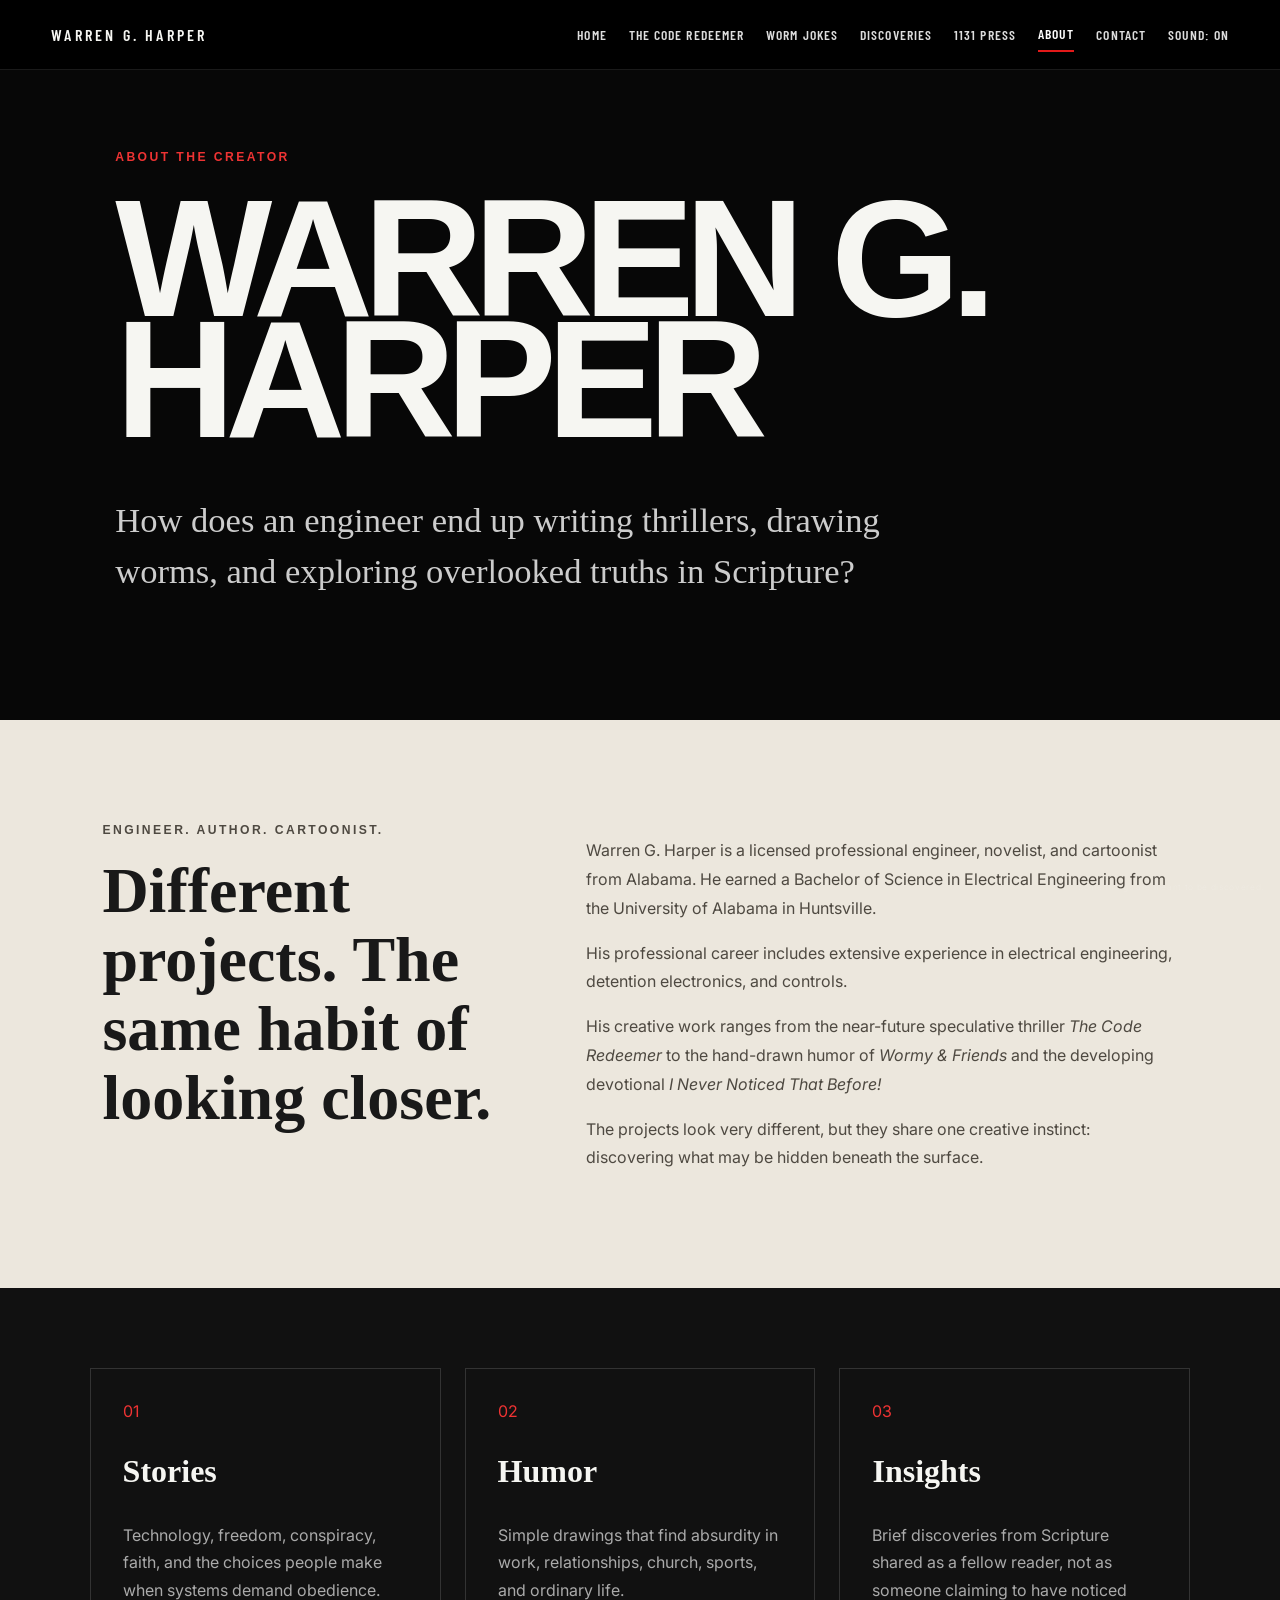
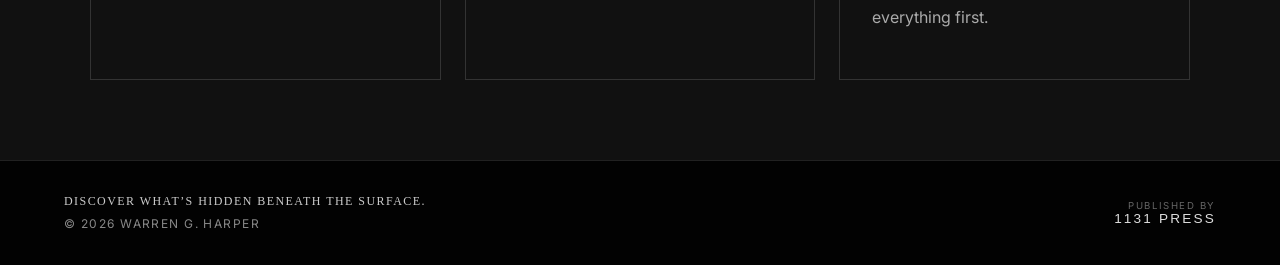
==== about.html @ 929655f3 "Add files via upload" ====
<!doctype html><html lang="en"><head>
<meta charset="utf-8">
<meta name="viewport" content="width=device-width, initial-scale=1, viewport-fit=cover">
<meta name="theme-color" content="#000000">
<meta name="description" content="About Warren G. Harper, professional engineer, novelist, cartoonist, and devotional writer.">
<title>About Warren | Warren G. Harper</title>
<link rel="stylesheet" href="styles.css">
</head>
<body class="about-body"><header class="site-header">
  <a class="site-name" href="index.html">WARREN G. HARPER</a>
  <button class="menu-toggle" type="button" aria-expanded="false" aria-controls="mainNav">Menu</button>
  <nav id="mainNav">
    <a href="index.html">Home</a>
    <a href="code.html">The Code Redeemer</a>
    <a href="wormy.html">Worm Jokes</a>
    <a href="discoveries.html">Discoveries</a>
    <a href="press.html">1131 Press</a>
    <a class="active" href="about.html">About</a>
    <a href="contact.html">Contact</a>
  <button id="globalSoundToggle" class="nav-button" type="button">Sound: On</button></nav>
</header>
<main><section class="about-hero-page"><p class="page-kicker red">ABOUT THE CREATOR</p><h1>Warren G.<br>Harper</h1>
<p class="about-lead">How does an engineer end up writing thrillers, drawing worms, and exploring overlooked truths in Scripture?</p></section>
<section class="about-story"><div><p class="page-kicker">ENGINEER. AUTHOR. CARTOONIST.</p><h2>Different projects. The same habit of looking closer.</h2></div>
<div><p>Warren G. Harper is a licensed professional engineer, novelist, and cartoonist from Alabama. He earned a Bachelor of Science in Electrical Engineering from the University of Alabama in Huntsville.</p>
<p>His professional career includes extensive experience in electrical engineering, detention electronics, and controls.</p>
<p>His creative work ranges from the near-future speculative thriller <em>The Code Redeemer</em> to the hand-drawn humor of <em>Wormy &amp; Friends</em> and the developing devotional <em>I Never Noticed That Before!</em></p>
<p>The projects look very different, but they share one creative instinct: discovering what may be hidden beneath the surface.</p></div></section>
<section class="about-three"><article><span>01</span><h3>Stories</h3><p>Technology, freedom, conspiracy, faith, and the choices people make when systems demand obedience.</p></article>
<article><span>02</span><h3>Humor</h3><p>Simple drawings that find absurdity in work, relationships, church, sports, and ordinary life.</p></article>
<article><span>03</span><h3>Insights</h3><p>Brief discoveries from Scripture shared as a fellow reader, not as someone claiming to have noticed everything first.</p></article></section></main><footer class="global-footer">
  <div>
    <strong>Discover what’s hidden beneath the surface.</strong>
    <span>© <span class="current-year">2026</span> Warren G. Harper</span>
  </div>
  <a class="press-footer" href="press.html"><span>Published by</span><strong>1131 PRESS</strong></a>
</footer>
<script>
document.querySelectorAll('.current-year').forEach(el => el.textContent = new Date().getFullYear());
const menu = document.querySelector('.menu-toggle');
const nav = document.getElementById('mainNav');
if (menu && nav) menu.addEventListener('click', () => {
  const open = nav.classList.toggle('open');
  menu.setAttribute('aria-expanded', String(open));
});
</script>
<div id="easterModal" class="easter-modal" hidden>
  <div class="easter-card">
    <button id="closeEaster" class="close-easter" type="button" aria-label="Close">×</button>
    <div id="easterContent"></div>
  </div>
</div>
<div id="luciWhisper" class="luci-whisper" aria-hidden="true">WHO IS THIS?<br>ARE YOU ONLINE?</div>
<button id="finalDiscovery" class="final-discovery" type="button">Some things are meant to be discovered.</button>

<!-- Some things are meant to be discovered. -->
<script src="easter-eggs.js"></script>
<script>
const gst=document.getElementById("globalSoundToggle");
let siteSound=localStorage.getItem("projectLaunchSound")!=="off";
if(gst){
  gst.textContent=`Sound: ${siteSound?"On":"Off"}`;
  gst.addEventListener("click",()=>{
    siteSound=!siteSound;
    localStorage.setItem("projectLaunchSound",siteSound?"on":"off");
    gst.textContent=`Sound: ${siteSound?"On":"Off"}`;
  });
}
</script>
</body></html>
---- styles.css ----
@import url('https://fonts.googleapis.com/css2?family=Barlow+Condensed:wght@500;600;700&family=Inter:wght@400;500;600&family=Special+Elite&display=swap');

:root{
  --black:#000;
  --near-black:#050505;
  --panel:#0c0c0d;
  --white:#f6f6f2;
  --muted:#a7a7a7;
  --red:#e31919;
  --red-deep:#740000;
  --blue:#194e82;
  --cream:#f2ead8;
  --gold:#c49a51;
}
*{box-sizing:border-box}
html{scroll-behavior:smooth}
body{
  margin:0;
  background:var(--black);
  color:var(--white);
  font-family:Inter,Arial,sans-serif;
}
a{color:inherit}
button{font:inherit}
.site-header{
  position:fixed;
  z-index:40;
  top:0;left:0;right:0;
  min-height:70px;
  padding:0 clamp(18px,4vw,60px);
  display:flex;
  align-items:center;
  justify-content:space-between;
  gap:28px;
  background:rgba(0,0,0,.9);
  border-bottom:1px solid rgba(255,255,255,.1);
  backdrop-filter:blur(12px);
}
.site-name{
  text-decoration:none;
  font-family:"Barlow Condensed",Arial,sans-serif;
  font-weight:600;
  letter-spacing:.2em;
  white-space:nowrap;
}
nav{display:flex;align-items:center;gap:22px}
nav a,.nav-button{
  border:0;
  background:none;
  padding:8px 0;
  text-decoration:none;
  color:#ddd;
  font-family:"Barlow Condensed",Arial,sans-serif;
  font-weight:600;
  font-size:.85rem;
  letter-spacing:.08em;
  text-transform:uppercase;
  cursor:pointer;
}
nav a:hover,.nav-button:hover,.active{color:white}
nav .active{border-bottom:2px solid var(--red)}
.menu-toggle{display:none;background:none;border:1px solid #444;color:white;padding:8px 11px}
.home-hero{
  min-height:100svh;
  position:relative;
  display:grid;
  place-items:center;
  overflow:hidden;
  background:#000;
}
.cover-echo{
  position:absolute;
  inset:-5%;
  background:
    linear-gradient(rgba(0,0,0,.55),rgba(0,0,0,.78)),
    url("assets/code-cover.jpeg") center 48%/cover no-repeat;
  filter:saturate(.75) contrast(1.18);
  opacity:.58;
  transform:scale(1.04);
}
.cover-echo:after{
  content:"";
  position:absolute;inset:0;
  background:radial-gradient(circle at center,transparent 0 12%,rgba(0,0,0,.15) 30%,#000 78%);
}
.hero-inner{
  position:relative;
  z-index:2;
  width:min(980px,88vw);
  text-align:center;
  padding-top:70px;
}
.eyebrow{
  color:var(--red);
  font-family:"Barlow Condensed",Arial,sans-serif;
  font-size:.82rem;
  font-weight:700;
  letter-spacing:.23em;
}
.hero-inner h1{
  margin:18px auto 12px;
  max-width:1000px;
  font-family:"Barlow Condensed",Arial,sans-serif;
  font-size:clamp(3.8rem,8.5vw,8.7rem);
  line-height:.88;
  letter-spacing:-.025em;
  text-transform:uppercase;
  text-shadow:0 3px 30px #000;
}
.hero-sub{color:#d2d2d2;letter-spacing:.17em;text-transform:uppercase}
.primary-link,.secondary-link{
  display:inline-block;
  margin-top:24px;
  padding:15px 25px;
  border:1px solid var(--red);
  text-decoration:none;
  font-family:"Barlow Condensed",Arial,sans-serif;
  font-weight:700;
  letter-spacing:.14em;
  text-transform:uppercase;
}
.primary-link:hover{background:var(--red)}
.choice-section{padding:110px min(6vw,90px);background:#050505}
.choice-section>.eyebrow{max-width:1180px;margin:0 auto 20px}
.choice-list{max-width:1180px;margin:auto;border-top:1px solid #272727}
.choice{
  min-height:190px;
  display:grid;
  grid-template-columns:80px 1fr auto;
  gap:28px;
  align-items:center;
  padding:35px 10px;
  border-bottom:1px solid #272727;
  text-decoration:none;
  transition:.25s ease;
}
.choice:hover{padding-left:25px;background:#0c0c0c}
.choice-number{color:#5d5d5d;font-family:"Barlow Condensed";letter-spacing:.15em}
.choice h2{
  margin:0 0 8px;
  font-family:"Barlow Condensed";
  font-size:clamp(2.2rem,5vw,4.5rem);
  text-transform:uppercase;
}
.choice p{margin:0;color:#aaa}
.choice-arrow{font-family:"Barlow Condensed";text-transform:uppercase;letter-spacing:.12em}
.code-choice h2,.code-choice .choice-arrow{color:#fff}
.wormy-choice h2,.wormy-choice .choice-arrow{color:#73a7d3}
.insights-choice h2,.insights-choice .choice-arrow{color:#d6b46e}
.home-about{padding:120px min(7vw,100px);background:#111}
.home-about h2{max-width:950px;font-family:"Barlow Condensed";font-size:clamp(2.5rem,6vw,5rem);line-height:1}
.secondary-link{border-color:#555}
footer{
  padding:24px min(4vw,60px);
  display:flex;justify-content:space-between;gap:20px;
  border-top:1px solid #222;color:#777;
  font-size:.75rem;text-transform:uppercase;letter-spacing:.12em;
}

/* Intro */
.intro{
  position:fixed;inset:0;z-index:100;
  background:#000;color:#fff;
  overflow:hidden;
  transition:opacity .9s ease,visibility .9s;
}
.intro.hidden{opacity:0;visibility:hidden;pointer-events:none}
.skip-intro{
  position:absolute;z-index:130;right:max(18px,env(safe-area-inset-right));top:max(18px,env(safe-area-inset-top));
  background:none;border:0;color:#aaa;letter-spacing:.12em;text-transform:uppercase;cursor:pointer;
}
.entry-choice{
  position:absolute;inset:0;z-index:125;
  display:grid;place-content:center;text-align:center;padding:25px;background:#000;
}
.entry-choice.off{display:none}
.entry-choice p{color:var(--red);letter-spacing:.25em;font-size:.75rem}
.entry-choice h1{font-family:"Barlow Condensed";font-size:clamp(3rem,10vw,7rem);text-transform:uppercase;margin:10px 0 26px}
.entry-buttons{display:flex;justify-content:center;gap:18px;flex-wrap:wrap}
.outline-button,.text-button{
  color:white;cursor:pointer;text-transform:uppercase;letter-spacing:.1em;padding:14px 22px
}
.outline-button{background:none;border:1px solid var(--red)}
.text-button{background:none;border:0}
.entry-choice small{display:block;max-width:470px;margin:22px auto 0;color:#666;line-height:1.5}
.intro-scene{
  position:absolute;inset:0;
  display:grid;place-items:center;
  opacity:0;visibility:hidden;
  transition:opacity .8s ease,visibility .8s;
}
.intro-scene.on{opacity:1;visibility:visible}
.terminal-copy{
  width:min(780px,84vw);
  color:#ddd;
  font-family:"Special Elite","Courier New",monospace;
  font-size:clamp(1.4rem,4vw,3.7rem);
  letter-spacing:.05em;
}
#terminalAnswer{opacity:0;margin-top:10vh}
#terminalAnswer.show{opacity:1}
.cursor{animation:blink .75s infinite}
@keyframes blink{50%{opacity:0}}
.code-scene{
  background:
    radial-gradient(circle at center,rgba(255,20,20,.42),transparent 25%),
    linear-gradient(180deg,#180000,#000 65%);
}
.circuit-field{
  position:absolute;inset:0;
  background:url("assets/code-cover.jpeg") center/cover no-repeat;
  opacity:.58;filter:contrast(1.35) saturate(1.2);
}
.circuit-field:after{content:"";position:absolute;inset:0;background:linear-gradient(rgba(0,0,0,.3),rgba(0,0,0,.5))}
.code-title{
  position:relative;z-index:2;text-align:center;
  font-family:"Barlow Condensed";text-transform:uppercase;
  filter:drop-shadow(0 0 35px rgba(255,0,0,.8));
  transform:scale(.86);opacity:0;
}
.code-scene.on .code-title{animation:titleHit 3.2s ease forwards}
.code-title span{display:block;font-size:clamp(3.2rem,10vw,9rem);font-weight:600;line-height:.9}
.code-title strong{display:block;font-size:clamp(4.2rem,14vw,13rem);line-height:.78}
@keyframes titleHit{
  0%{opacity:0;transform:scale(.75)}
  12%{opacity:1;transform:scale(1.035)}
  20%,85%{opacity:1;transform:scale(1)}
  100%{opacity:0;transform:scale(1.025)}
}
.wormy-scene{background:#f3ead7;color:#174d7a}
.paper-card{
  width:min(820px,88vw);max-height:88vh;
  padding:28px;background:#fffdf7;
  box-shadow:0 25px 80px rgba(0,0,0,.22);
  text-align:center;transform:rotate(-.5deg);
}
.paper-card h2{
  font-family:"Special Elite","Courier New",monospace;
  font-size:clamp(2.4rem,7vw,6rem);margin:5px 0 15px;
}
.paper-card img{
  width:100%;max-height:58vh;object-fit:contain;
  filter:contrast(1.06) saturate(.95);
}
.intro-label{font-family:"Barlow Condensed";letter-spacing:.2em;font-weight:700}
.wormy-scene.on .paper-card{animation:happyJiggle 3.4s ease both}
@keyframes happyJiggle{
  0%{opacity:0;transform:translateY(55px) rotate(-2deg)}
  18%{opacity:1;transform:translateY(0) rotate(.8deg)}
  28%{transform:rotate(-.5deg)}
  82%{opacity:1}
  100%{opacity:0;transform:translateY(-12px) rotate(-.5deg)}
}
.insights-scene{
  background:
    radial-gradient(circle at center,rgba(191,143,64,.2),transparent 30%),
    linear-gradient(145deg,#24180c,#050403 70%);
  text-align:center;
}
.insights-glow{
  position:absolute;width:40vmin;height:40vmin;border:1px solid rgba(205,168,97,.38);
  border-radius:50%;box-shadow:0 0 90px rgba(198,153,69,.13);
}
.insights-scene h2{
  position:relative;margin:10px 0;
  font-family:Georgia,serif;font-size:clamp(3.5rem,10vw,9rem);line-height:.85;
  color:#e3cc9c;font-weight:400;
}
.insights-scene .intro-label{position:relative;color:#b79251}
@media(max-width:930px){
  nav{
    display:none;position:absolute;top:69px;left:0;right:0;
    flex-direction:column;align-items:stretch;padding:18px 24px;background:#050505
  }
  nav.open{display:flex}
  .menu-toggle{display:block}
  .choice{grid-template-columns:45px 1fr}
  .choice-arrow{grid-column:2}
}
@media(max-width:600px){
  .hero-inner h1{font-size:clamp(3.4rem,17vw,6rem)}
  .choice{min-height:170px;padding:28px 0}
  .choice h2{font-size:2.5rem}
  footer{flex-direction:column}
}
@media(prefers-reduced-motion:reduce){
  *{animation-duration:.01ms!important;animation-iteration-count:1!important;transition-duration:.01ms!important}
}


/* Version 0.2 — slower cinematic pacing */
.terminal-scene{
  background:
    radial-gradient(circle at 50% 45%,rgba(15,32,43,.22),transparent 38%),
    #000;
}
.terminal-copy{
  text-shadow:0 0 14px rgba(185,228,255,.18);
}
#terminalQuestion{
  opacity:0;
  animation:terminalQuestionIn 9.2s ease forwards;
}
.terminal-scene.on #terminalQuestion{
  animation:terminalQuestionIn 9.2s ease forwards;
}
@keyframes terminalQuestionIn{
  0%,10%{opacity:0;transform:translateY(4px)}
  18%,80%{opacity:1;transform:translateY(0)}
  100%{opacity:.75}
}
#terminalAnswer{
  transition:opacity 1.2s ease;
}
.code-scene.on .code-title{
  animation:titleHitV2 10.6s cubic-bezier(.2,.8,.2,1) forwards;
}
@keyframes titleHitV2{
  0%{opacity:0;transform:scale(.64);filter:blur(15px)}
  8%{opacity:1;transform:scale(1.06);filter:blur(0)}
  14%{transform:scale(1)}
  82%{opacity:1;transform:scale(1)}
  100%{opacity:0;transform:scale(1.025);filter:blur(3px)}
}
.code-scene.on .circuit-field{
  animation:circuitAwaken 10.6s ease forwards;
}
@keyframes circuitAwaken{
  0%{opacity:0;transform:scale(1.08)}
  18%{opacity:.3}
  55%,85%{opacity:.72;transform:scale(1)}
  100%{opacity:0}
}
.wormy-scene.on .paper-card{
  animation:happyJiggleV2 9.6s ease both;
}
@keyframes happyJiggleV2{
  0%{opacity:0;transform:translateY(85px) rotate(-2.5deg) scale(.94)}
  14%{opacity:1;transform:translateY(-5px) rotate(1deg) scale(1.015)}
  20%{transform:translateY(0) rotate(-.5deg) scale(1)}
  82%{opacity:1;transform:rotate(-.5deg)}
  100%{opacity:0;transform:translateY(-18px) rotate(-.7deg)}
}
.insights-scene.on h2,
.insights-scene.on .intro-label,
.insights-scene.on .insights-glow{
  animation:insightsRise 10.5s ease forwards;
}
@keyframes insightsRise{
  0%{opacity:0;transform:translateY(18px) scale(.98)}
  18%,82%{opacity:1;transform:translateY(0) scale(1)}
  100%{opacity:0;transform:translateY(-8px) scale(1.01)}
}

/* Version 0.3 terminal and Wormy refinements */
.system-prompt{
  margin:0 0 1rem;
  color:#7ea0b7;
  opacity:0;
  font-size:.55em;
  letter-spacing:.08em;
  transition:opacity .45s ease;
}
.system-prompt.show{opacity:1}
.second-prompt{margin-top:8vh}
#terminalQuestion,#terminalAnswer{
  min-height:1.35em;
  white-space:pre-wrap;
}
#terminalQuestion{
  opacity:1!important;
  animation:none!important;
}
#terminalAnswer{
  opacity:1;
  margin-top:0;
  transition:none;
}
.wormy-scene.on .paper-card{
  animation:wormyCleanEntrance 6.8s cubic-bezier(.22,.8,.24,1) forwards;
}
@keyframes wormyCleanEntrance{
  0%{opacity:0;transform:translateY(50px) rotate(-1deg) scale(.97)}
  18%{opacity:1;transform:translateY(-4px) rotate(.45deg) scale(1.01)}
  26%,82%{opacity:1;transform:translateY(0) rotate(-.35deg) scale(1)}
  100%{opacity:0;transform:translateY(-10px) rotate(-.35deg) scale(1)}
}

/* Version 0.4 corrections */
#terminalQuestion{white-space:pre-line;line-height:1.45}
.hard-glitch{
  animation:terminalFailure .75s steps(2,end) forwards!important;
}
@keyframes terminalFailure{
  0%{filter:none;transform:none;background:#000}
  12%{filter:invert(1);transform:translateX(8px)}
  24%{filter:contrast(3);transform:translateX(-12px) skewX(3deg)}
  39%{filter:invert(1) hue-rotate(100deg);transform:translateY(5px)}
  54%{filter:none;transform:translateX(14px)}
  72%{filter:brightness(3);transform:translateX(-6px)}
  100%{filter:brightness(0);transform:none}
}
.code-scene{
  background:#000!important;
}
.code-scene .circuit-field{
  inset:0;
  background:
    linear-gradient(rgba(0,0,0,.08),rgba(0,0,0,.12)),
    url("assets/code-cover-v2.png") center/contain no-repeat!important;
  opacity:0;
  filter:none!important;
}
.code-scene .code-title{
  display:none;
}
.code-scene.on .circuit-field{
  animation:coverRevealV4 7.1s cubic-bezier(.2,.75,.2,1) forwards!important;
}
@keyframes coverRevealV4{
  0%{opacity:0;transform:scale(.91);filter:brightness(.2) blur(8px)}
  12%{opacity:1;transform:scale(1.025);filter:brightness(1.5) blur(0)}
  22%,78%{opacity:1;transform:scale(1);filter:brightness(1)}
  100%{opacity:0;transform:scale(1.015);filter:brightness(.4)}
}
.worm-jokes-label{
  margin:-8px 0 15px;
  color:#194e82;
  font-family:"Special Elite","Courier New",monospace;
  font-size:clamp(.8rem,2vw,1.1rem);
  letter-spacing:.19em;
}
.wormy-scene.on .paper-card{
  animation:wormyNoGlitchV4 5.25s cubic-bezier(.2,.85,.25,1) forwards!important;
}
@keyframes wormyNoGlitchV4{
  0%{opacity:0;transform:translateY(60px) rotate(-1.2deg) scale(.96)}
  15%{opacity:1;transform:translateY(-7px) rotate(.5deg) scale(1.01)}
  24%,82%{opacity:1;transform:translateY(0) rotate(-.25deg) scale(1)}
  100%{opacity:0;transform:translateY(-16px) rotate(-.25deg) scale(1)}
}
.insights-scene:after{
  content:"";
  position:absolute;
  width:min(560px,70vw);
  height:1px;
  background:linear-gradient(90deg,transparent,#d8b46a,transparent);
  transform:scaleX(0);
}
.insights-scene.on:after{
  animation:goldLineV4 4.7s ease forwards;
}
.insights-scene.on h2{
  animation:insightsV4 4.7s ease forwards!important;
}
.insights-scene.on .intro-label{
  animation:insightsV4 4.7s .15s ease forwards!important;
}
.insights-scene.on .insights-glow{
  animation:insightsGlowV4 4.7s ease forwards!important;
}
@keyframes goldLineV4{
  0%{opacity:0;transform:scaleX(0)}
  28%,72%{opacity:1;transform:scaleX(1)}
  100%{opacity:0;transform:scaleX(.7)}
}
@keyframes insightsV4{
  0%{opacity:0;transform:translateY(15px);letter-spacing:.04em}
  24%,74%{opacity:1;transform:translateY(0);letter-spacing:normal}
  100%{opacity:0;transform:translateY(-8px)}
}
@keyframes insightsGlowV4{
  0%{opacity:0;transform:scale(.8)}
  35%,70%{opacity:1;transform:scale(1)}
  100%{opacity:0;transform:scale(1.08)}
}


/* Version 0.5 — refined homepage */
.home-vignette{
  position:absolute;
  inset:0;
  background:
    linear-gradient(180deg,rgba(0,0,0,.12),rgba(0,0,0,.42)),
    radial-gradient(circle at center,transparent 0 18%,rgba(0,0,0,.34) 48%,#000 92%);
  pointer-events:none;
}
.hero-inner{
  max-width:1080px;
}
.hero-inner h1{
  max-width:1050px;
  font-size:clamp(3.8rem,8vw,8.2rem);
}
.choice-section{
  padding-top:100px;
}
.choice-intro{
  max-width:1180px;
  margin:0 auto 30px;
  display:flex;
  align-items:end;
  justify-content:space-between;
  gap:30px;
}
.choice-intro p:last-child{
  margin:0;
  color:#777;
}
.choice{
  grid-template-columns:75px 1fr auto;
  min-height:205px;
  padding-left:0;
  padding-right:0;
}
.choice-copy{
  max-width:790px;
}
.choice-kicker{
  margin:0 0 9px!important;
  font-family:"Barlow Condensed",Arial,sans-serif;
  font-size:.72rem!important;
  font-weight:700;
  letter-spacing:.18em;
  text-transform:uppercase;
}
.code-choice .choice-kicker{color:#d64646}
.wormy-choice .choice-kicker{color:#73a7d3}
.insights-choice .choice-kicker{color:#d6b46e}
.choice h2{
  margin-bottom:7px;
}
.worm-jokes-home{
  margin:0 0 9px!important;
  color:#73a7d3!important;
  font-family:"Special Elite","Courier New",monospace;
  font-size:clamp(1.05rem,2vw,1.4rem)!important;
  letter-spacing:.14em;
  text-transform:uppercase;
}
.home-about{
  display:grid;
  grid-template-columns:.8fr 1.2fr;
  gap:80px;
  align-items:start;
}
.home-about h2{
  margin:0;
}
.home-about > div:last-child p{
  margin-top:0;
  max-width:720px;
  color:#b8b8b8;
  font-size:1.12rem;
  line-height:1.75;
}
.home-actions{
  display:grid;
  grid-template-columns:repeat(4,1fr);
  border-top:1px solid #202020;
  border-bottom:1px solid #202020;
  background:#050505;
}
.home-actions a,
.home-actions button{
  min-height:88px;
  display:grid;
  place-items:center;
  padding:18px;
  border:0;
  border-right:1px solid #202020;
  background:none;
  color:#d6d6d6;
  text-decoration:none;
  text-transform:uppercase;
  letter-spacing:.11em;
  font-family:"Barlow Condensed",Arial,sans-serif;
  font-weight:600;
  cursor:pointer;
}
.home-actions > *:last-child{
  border-right:0;
}
.home-actions a:hover,
.home-actions button:hover{
  background:#101010;
  color:white;
}
@media(max-width:850px){
  .choice-intro{
    display:block;
  }
  .choice-intro p:last-child{
    margin-top:8px;
  }
  .home-about{
    grid-template-columns:1fr;
    gap:30px;
  }
  .home-actions{
    grid-template-columns:1fr 1fr;
  }
  .home-actions > *{
    border-bottom:1px solid #202020;
  }
}
@media(max-width:560px){
  .choice{
    grid-template-columns:42px 1fr;
  }
  .choice-arrow{
    grid-column:2;
  }
  .home-actions{
    grid-template-columns:1fr;
  }
  .home-actions a,
  .home-actions button{
    border-right:0;
  }
}

/* PROJECT LAUNCH 1.0 */
body{overflow-x:hidden}.page-kicker{margin:0 0 14px;font-family:Arial,sans-serif;font-weight:700;font-size:.76rem;letter-spacing:.2em;text-transform:uppercase}.page-kicker.red,.red{color:#e33}.page-kicker.gold,.gold{color:#d1ab65}.page-kicker.blue,.blue{color:#286ca5}
.global-footer{min-height:105px;padding:25px clamp(20px,5vw,75px);display:flex;align-items:center;justify-content:space-between;gap:30px;border-top:1px solid rgba(255,255,255,.12);background:#020202;color:#888}.global-footer>div{display:flex;flex-direction:column;gap:7px}.global-footer strong{color:#ccc;font-family:Georgia,serif;font-weight:400}.press-footer{display:flex;flex-direction:column;align-items:flex-end;text-decoration:none;text-transform:uppercase;letter-spacing:.13em}.press-footer span{font-size:.6rem;color:#666}.press-footer strong{font-family:Arial,sans-serif;font-size:.85rem;letter-spacing:.16em;color:#ddd}
.choice-intro-strong{display:block!important;text-align:center;margin-bottom:55px!important}.choice-command{margin:0!important;color:#fff!important;font-family:Arial,sans-serif;font-size:clamp(2.25rem,5vw,4.8rem);font-weight:700;line-height:1;text-transform:uppercase}.choice-intro-strong p:last-child{margin-top:15px!important;font-size:1.05rem}.home-actions{grid-template-columns:repeat(5,1fr)!important}
.code-body{background:#000}.code-hero-page{position:relative;min-height:100vh;padding:125px clamp(22px,6vw,90px) 80px;display:grid;align-items:center;overflow:hidden}.code-circuit-bg{position:absolute;inset:0;background:url("assets/code-cover-v2.png") center/cover no-repeat;opacity:.13;filter:blur(2px) saturate(.7)}.code-circuit-bg:after{content:"";position:absolute;inset:0;background:radial-gradient(circle at 28% 48%,transparent,#000 54%),linear-gradient(90deg,#000 0,transparent 50%,#000 100%)}.code-page-grid{position:relative;z-index:1;max-width:1180px;margin:auto;display:grid;grid-template-columns:.72fr 1.28fr;gap:clamp(45px,7vw,100px);align-items:center}.code-cover-figure{margin:0}.code-cover-figure img{display:block;width:100%;max-height:72vh;object-fit:contain;filter:drop-shadow(0 0 42px rgba(218,0,0,.35))}.code-main-copy h1{font-family:Arial,sans-serif;font-size:clamp(4rem,9vw,9rem);line-height:.76;margin:15px 0 30px;text-transform:uppercase;letter-spacing:-.055em}.code-main-copy>p{max-width:720px;color:#c8c8c8;line-height:1.75}.code-promise{font-family:Georgia,serif;font-size:clamp(1.35rem,2.5vw,2rem);line-height:1.35!important;color:white!important}.status-panel{display:flex;flex-wrap:wrap;gap:9px;margin:28px 0}.status-panel span{padding:8px 11px;border:1px solid #552121;color:#ddd;font-size:.72rem;text-transform:uppercase;letter-spacing:.08em}.page-button{display:inline-block;padding:14px 21px;text-decoration:none;text-transform:uppercase;letter-spacing:.1em;font-weight:700}.red-button{background:#d51616;color:white}
.code-details,.about-story,.devotional-description,.why-1131{padding:100px clamp(22px,8vw,120px);display:grid;grid-template-columns:.8fr 1.2fr;gap:clamp(40px,7vw,100px)}.code-details{background:#0b0b0b}.code-details h2,.about-story h2,.devotional-description h2,.why-1131 h2{font-family:Georgia,serif;font-size:clamp(2.3rem,5vw,4.5rem);line-height:1.08;margin:0}.code-details p,.about-story p,.devotional-description p,.why-1131 p{color:#bbb;line-height:1.8}.next-door{padding:55px clamp(22px,8vw,120px);display:flex;justify-content:space-between;align-items:center;gap:30px}.next-door p{margin:0;color:#999}.next-door a{text-decoration:none;text-transform:uppercase;letter-spacing:.1em;font-weight:700}.dark-next{background:#151515}
.wormy-body{background:#f6e8b7;color:#164d78}.wormy-body .site-header{background:rgba(255,248,220,.94);border-bottom:2px solid #164d78}.wormy-body .site-name,.wormy-body nav a{color:#164d78}.wormy-body nav .active{border-color:#f08d2d}.wormy-world{min-height:100vh;background:radial-gradient(circle at 20% 5%,rgba(255,255,255,.65),transparent 25%),linear-gradient(rgba(23,78,121,.045) 1px,transparent 1px),#f6e8b7;background-size:auto,100% 30px,auto}.marquee-lights{position:fixed;inset:0;z-index:80;pointer-events:none}.marquee-lights i{position:absolute;width:12px;height:12px;border-radius:50%;transform:translate(-50%,-50%);background:#c9a04c;border:1px solid rgba(120,70,15,.35);opacity:.28;animation:bulbWave 4.8s linear infinite}@keyframes bulbWave{0%,12%{background:#fff5aa;opacity:1;box-shadow:0 0 14px 5px rgba(255,192,40,.85)}18%,100%{background:#c99a3b;opacity:.28;box-shadow:none}}
.wormy-hero-page{min-height:86vh;padding:130px 25px 80px;display:grid;place-content:center;text-align:center;position:relative;overflow:hidden}.sun-doodle{position:absolute;right:8vw;top:125px;font-size:7rem;color:#f0a123;transform:rotate(12deg)}.wormy-small{margin:0;color:#286ca5;font-family:"Courier New",monospace;font-weight:700;letter-spacing:.18em;text-transform:uppercase}.wormy-hero-page h1{font-family:"Courier New",monospace;font-size:clamp(3.4rem,9vw,8rem);line-height:.84;margin:15px 0 5px;letter-spacing:-.08em}.worm-jokes-title{font-family:"Courier New",monospace;font-size:clamp(1.5rem,4vw,3rem);letter-spacing:.18em;margin:10px 0;color:#e06f24}.wormy-lead{font-family:Georgia,serif;font-style:italic;font-size:clamp(1.3rem,3vw,2.1rem)}.wormy-page-button{justify-self:center;margin-top:24px;padding:13px 20px;border:3px solid #164d78;background:white;color:#164d78;text-decoration:none;font-weight:700;box-shadow:6px 7px 0 rgba(22,77,120,.18);transform:rotate(-1deg)}.wormy-about{padding:90px clamp(25px,8vw,120px);display:grid;grid-template-columns:.8fr 1.2fr;gap:70px;background:#ccebf2;border-top:4px dashed #164d78;border-bottom:4px dashed #164d78}.wormy-about h2,.gallery-heading h2,.wormy-cast h2{font-family:"Courier New",monospace;font-size:clamp(2.2rem,5vw,4.2rem);line-height:1.05;margin:10px 0}.wormy-about p{font-size:1.08rem;line-height:1.8}.cartoon-gallery{padding:95px clamp(25px,6vw,90px)}.gallery-heading{max-width:850px;margin:0 auto 55px;text-align:center}.cartoon-grid{max-width:1180px;margin:auto;display:grid;grid-template-columns:1fr 1fr;gap:55px}.index-card{margin:0;padding:24px;background:#fff;border:2px solid #164d78;box-shadow:13px 15px 0 rgba(22,77,120,.18)}.index-card img{display:block;width:100%;max-height:540px;object-fit:contain}.index-card figcaption{text-align:center;margin-top:10px;font-family:Georgia,serif;font-style:italic}.rotate-left{transform:rotate(-.7deg)}.rotate-right{transform:rotate(.8deg)}.rotate-left-small{transform:rotate(-.35deg)}.rotate-right-small{transform:rotate(.45deg)}.wormy-cast{padding:90px clamp(25px,8vw,120px);text-align:center;background:#f7c96b}.cast-pills{display:flex;justify-content:center;flex-wrap:wrap;gap:12px;max-width:900px;margin:35px auto}.cast-pills span{padding:10px 16px;border:2px solid #164d78;border-radius:999px;background:#fff7d5;font-family:"Courier New",monospace;font-weight:700}.wormy-next{background:#164d78;color:white}.wormy-next a{color:white}.wormy-body .global-footer{background:#fff3c9;color:#52718b;border-color:#164d78}.wormy-body .global-footer strong,.wormy-body .press-footer strong{color:#164d78}
.insights-body{background:#171006;color:#eadbb9}.insights-hero-page{min-height:92vh;padding:140px 25px 85px;display:grid;place-content:center;text-align:center;position:relative;background:radial-gradient(circle at center,rgba(191,146,66,.17),transparent 31%),linear-gradient(145deg,#2a1d0d,#080604)}.insights-orbit{position:absolute;left:50%;top:50%;width:min(68vw,700px);height:min(68vw,700px);transform:translate(-50%,-50%);border:1px solid rgba(209,171,101,.24);border-radius:50%;box-shadow:0 0 90px rgba(209,171,101,.08)}.insights-hero-page>*:not(.insights-orbit){position:relative}.insights-hero-page h1{font-family:Georgia,serif;font-size:clamp(3.6rem,9vw,8.4rem);font-weight:400;line-height:.86;margin:15px 0}.devotional-subtitle{max-width:850px;margin:20px auto;font-family:Georgia,serif;font-size:clamp(1.2rem,2.3vw,1.75rem);line-height:1.45}.byline{font-weight:700;letter-spacing:.06em}.development-badge{justify-self:center;margin-top:18px;padding:8px 13px;border:1px solid #9c793c;text-transform:uppercase;letter-spacing:.12em;font-size:.72rem}.devotional-description{background:#f1eadb;color:#2f271e}.devotional-description p{color:#51463a}.devotional-promise{padding:100px 25px;text-align:center;background:#3b2916}.devotional-promise p{font-family:Georgia,serif;font-style:italic;font-size:clamp(2rem,5vw,4.4rem);margin:0}.insight-next{background:#211608}
.press-body{background:#f3f1ec;color:#191919}.press-body .site-header{background:rgba(248,247,244,.95)}.press-body .site-name,.press-body nav a{color:#202020}.press-body nav .active{border-color:#111}.press-hero{padding:150px 25px 105px;text-align:center;background:#0a0a0a;color:white}.press-mark{width:170px;height:170px;margin:0 auto 30px;border:2px solid #ccc;display:grid;place-content:center}.press-mark span{font-size:3rem;font-weight:800;line-height:.8}.press-mark strong{letter-spacing:.25em;font-size:.72rem;margin-top:14px}.press-hero>p:first-of-type{text-transform:uppercase;letter-spacing:.18em;color:#888}.press-hero h1{font-family:Georgia,serif;font-size:clamp(3rem,7vw,6.4rem);margin:20px 0}.press-mission{max-width:820px;margin:auto;color:#bbb;line-height:1.8}.press-catalog{padding:80px clamp(22px,6vw,85px);display:grid;grid-template-columns:repeat(3,1fr);gap:24px}.press-title-card{padding:35px;border:1px solid #c8c5bd;background:#fff;display:flex;flex-direction:column;min-height:590px}.press-title-card h2{font-family:Arial,sans-serif;font-size:clamp(2.5rem,4vw,4.1rem);line-height:.93;text-transform:uppercase;margin:10px 0}.press-title-card h3{font-family:Georgia,serif;font-weight:400;line-height:1.35;color:#555}.press-title-card p{line-height:1.75;color:#4d4d4d}.press-title-card strong{margin-top:auto;padding-top:20px}.press-title-card a{margin-top:20px;text-decoration:none;text-transform:uppercase;letter-spacing:.09em;font-weight:700}.code-card-press{border-top:6px solid #cf1717}.worm-card-press{border-top:6px solid #286ca5}.insight-card-press{border-top:6px solid #bf9141}.why-1131{background:#dedbd3}.why-1131 p{color:#444}.press-body .global-footer{background:#111}
.about-body,.contact-body{background:#070707}.about-hero-page,.contact-page{min-height:75vh;padding:150px clamp(25px,9vw,135px) 90px;display:grid;align-content:center}.about-hero-page h1,.contact-page h1{font-family:Arial,sans-serif;font-size:clamp(5rem,13vw,12rem);line-height:.73;margin:20px 0;text-transform:uppercase;letter-spacing:-.06em}.about-lead,.contact-lead{max-width:820px;font-family:Georgia,serif;font-size:clamp(1.35rem,2.7vw,2.2rem);line-height:1.45;color:#ccc}.about-story{background:#ece7dd;color:#191919}.about-story p{color:#4e4941}.about-three{padding:80px clamp(25px,7vw,100px);display:grid;grid-template-columns:repeat(3,1fr);gap:24px;background:#111}.about-three article{padding:32px;border:1px solid #333}.about-three span{color:#e33}.about-three h3{font-family:Georgia,serif;font-size:2rem}.about-three p{color:#aaa;line-height:1.7}.contact-card{max-width:740px;margin-top:35px;padding:30px;border:1px solid #383838;background:#101010;color:#aaa;line-height:1.7}.contact-card code{display:inline-block;margin-top:10px;padding:10px 12px;background:#000;color:#fff;font-size:1rem}
@media(max-width:900px){.home-actions{grid-template-columns:1fr 1fr!important}.code-page-grid,.code-details,.wormy-about,.devotional-description,.about-story,.why-1131{grid-template-columns:1fr}.code-cover-figure img{max-height:58vh}.press-catalog{grid-template-columns:1fr}.press-title-card{min-height:auto}.about-three{grid-template-columns:1fr}}
@media(max-width:650px){.global-footer{align-items:flex-start;flex-direction:column}.press-footer{align-items:flex-start}.home-actions{grid-template-columns:1fr!important}.cartoon-grid{grid-template-columns:1fr;gap:35px}.sun-doodle{font-size:4rem;right:4vw}.marquee-lights i{width:9px;height:9px}.next-door{align-items:flex-start;flex-direction:column}}

/* Project Launch 1.1 */
.world-label{margin:0 0 8px!important;color:#d2d2d2!important;font-family:Georgia,serif;font-style:italic;font-size:1.05rem!important}
.discoveries-hero-page{min-height:92vh;padding:140px 25px 85px;display:grid;place-content:center;text-align:center;position:relative;background:radial-gradient(circle at center,rgba(191,146,66,.18),transparent 32%),linear-gradient(145deg,#2a1d0d,#080604);color:#eadbb9}
.discoveries-orbit{position:absolute;left:50%;top:50%;width:min(68vw,700px);height:min(68vw,700px);transform:translate(-50%,-50%);border:1px solid rgba(209,171,101,.24);border-radius:50%;box-shadow:0 0 90px rgba(209,171,101,.08)}
.discoveries-hero-page>*:not(.discoveries-orbit){position:relative}
.discoveries-hero-page h1{font-family:Georgia,serif;font-size:clamp(3.5rem,9vw,8.2rem);font-weight:400;line-height:.87;margin:15px 0 18px}
.things-tagline{margin:0 auto 23px;font-family:Georgia,serif;font-size:clamp(1.25rem,2.4vw,1.9rem);font-style:italic;color:#d7bd86}
.sharing-line{margin:0 auto 8px;font-size:clamp(1.2rem,2.2vw,1.65rem);font-weight:700}.engineer-line{margin:0 auto 18px;font-family:Georgia,serif;font-style:italic;color:#b9995e}
.discoveries-description{padding:100px clamp(22px,8vw,120px);display:grid;grid-template-columns:.8fr 1.2fr;gap:clamp(40px,7vw,100px);background:#f1eadb;color:#2f271e}
.discoveries-description h2{font-family:Georgia,serif;font-size:clamp(2.3rem,5vw,4.5rem);line-height:1.08;margin:0}.discoveries-description p{color:#51463a;line-height:1.8}
.closing-discovery{margin-top:30px;font-size:1.18rem}.scripture-toggle-section,.hex-section{padding:70px 25px;display:grid;place-items:center;background:#2f2112}
.scripture-toggle{border:0;background:none;color:#ddc28f;font-family:Georgia,serif;font-size:clamp(2rem,5vw,4rem);cursor:pointer}.hex-section{background:#181006}.hex-section code{color:#7f6c4b;letter-spacing:.16em;font-size:.8rem}
.wormy-about{border-top:0!important;border-bottom:0!important}.worm-secret-section{min-height:240px;padding:60px 25px 95px;display:grid;place-items:center;background:#e8d39a}
.worm-hole{width:92px;height:28px;border:0;border-radius:50%;background:radial-gradient(ellipse at center,#2c1a0a 0 30%,#61401d 55%,rgba(97,64,29,0) 72%);filter:drop-shadow(0 6px 5px rgba(0,0,0,.25));cursor:pointer;transition:.3s ease}.worm-hole:hover{transform:scale(1.08)}.worm-hole.found{opacity:.25;transform:scale(.72)}
.worm-secret{margin-top:25px;width:min(760px,88vw);opacity:0;transform:translateY(20px) scale(.97);transition:.55s ease}.worm-secret.show{opacity:1;transform:none}.worm-secret img{display:block;width:100%;background:white;padding:18px;box-shadow:12px 14px 0 rgba(22,77,120,.16)}
.different-square{position:absolute;width:10px;height:10px;right:7.5vw;margin-top:-26px;border:0;background:#541717;opacity:.58;cursor:pointer}.hidden-code{position:absolute;left:3vw;margin-top:-40px;border:0;background:none;color:#211010;font-family:"Courier New",monospace;font-size:.58rem;letter-spacing:.08em;cursor:pointer}
.easter-modal[hidden]{display:none}.easter-modal{position:fixed;inset:0;z-index:500;display:grid;place-items:center;padding:20px;background:rgba(0,0,0,.76);opacity:0;transition:.25s ease}.easter-modal.show{opacity:1}.easter-card{position:relative;width:min(560px,92vw);padding:38px;background:#0b0b0b;color:#eee;border:1px solid #333;box-shadow:0 20px 80px rgba(0,0,0,.55)}.easter-card h2{font-family:Georgia,serif;font-size:2rem;margin:0 0 15px}.easter-card p{color:#aaa;line-height:1.7}.egg-kicker{color:#d33!important;font-family:"Courier New",monospace;letter-spacing:.14em}.close-easter{position:absolute;right:12px;top:8px;border:0;background:none;color:#888;font-size:1.8rem;cursor:pointer}
.luci-whisper{position:fixed;left:22px;bottom:26px;z-index:120;color:#6b1717;font-family:"Courier New",monospace;font-size:.68rem;line-height:1.5;letter-spacing:.08em;opacity:0;pointer-events:none;transition:opacity .8s ease}.luci-whisper.appear{opacity:.6}
.final-discovery{position:fixed;right:10px;bottom:7px;z-index:110;border:0;background:none;color:rgba(255,255,255,.12);font-size:.52rem;letter-spacing:.08em;cursor:pointer}.wormy-body .final-discovery,.press-body .final-discovery{color:rgba(0,0,0,.16)}
@media(max-width:900px){.discoveries-description{grid-template-columns:1fr}}

/* Project Launch 1.2 launch polish */
.contact-email{
  display:inline-block;
  margin-top:12px;
  color:#fff;
  font-size:clamp(1.1rem,2vw,1.35rem);
  text-decoration:none;
  border-bottom:1px solid #666;
  padding-bottom:4px;
  overflow-wrap:anywhere;
}
.contact-email:hover{border-color:#e33}
.press-mark{
  width:190px!important;
  height:190px!important;
}
.press-mark span,
.press-mark strong{
  display:block!important;
  font-family:Arial,sans-serif!important;
  font-weight:800!important;
  text-align:center!important;
  line-height:.9!important;
}
.press-mark span{
  font-size:3.35rem!important;
  letter-spacing:.02em!important;
}
.press-mark strong{
  margin-top:12px!important;
  font-size:2.15rem!important;
  letter-spacing:.08em!important;
}
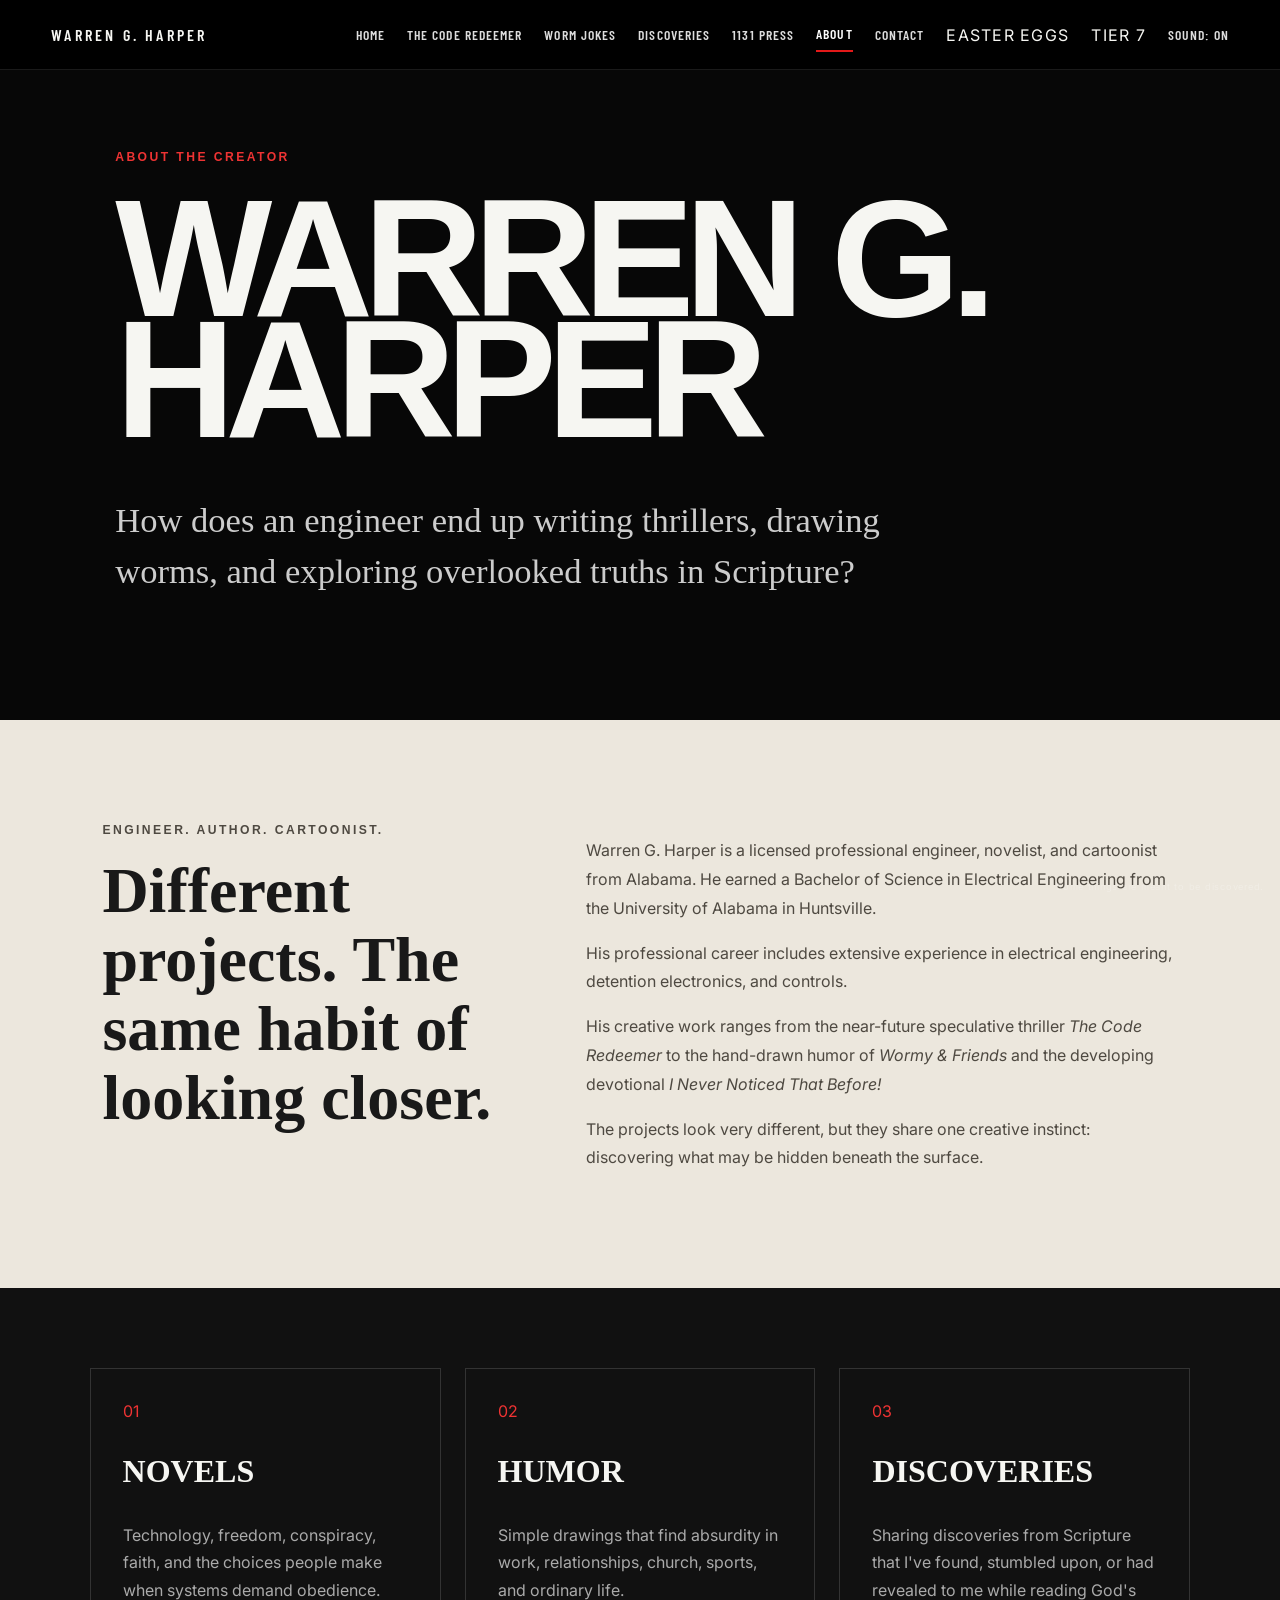
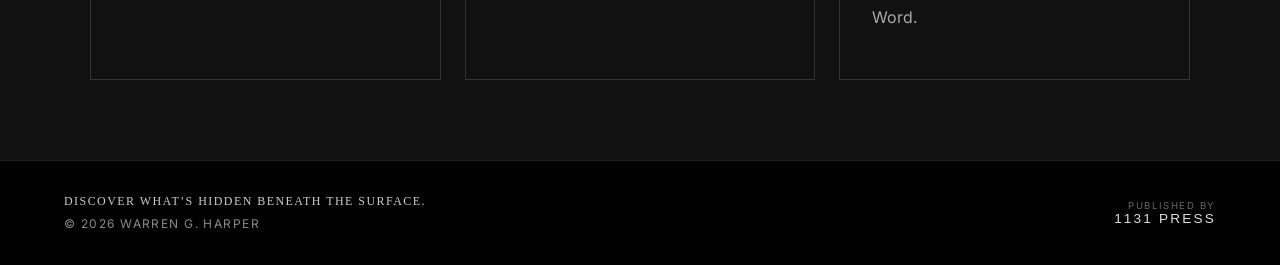
==== commit 33e2308b: "Add files via upload" ====
--- a/about.html
+++ b/about.html
@@ -16,7 +16,7 @@
     <a href="discoveries.html">Discoveries</a>
     <a href="press.html">1131 Press</a>
     <a class="active" href="about.html">About</a>
-    <a href="contact.html">Contact</a>
+    <a href="contact.html">Contact</a><button id="eggTrackerButton" class="egg-nav-link" type="button">EASTER EGGS</button><button id="tier7Link" class="tier7-link" type="button">TIER 7</button>
   <button id="globalSoundToggle" class="nav-button" type="button">Sound: On</button></nav>
 </header>
 <main><section class="about-hero-page"><p class="page-kicker red">ABOUT THE CREATOR</p><h1>Warren G.<br>Harper</h1>
@@ -26,9 +26,9 @@
 <p>His professional career includes extensive experience in electrical engineering, detention electronics, and controls.</p>
 <p>His creative work ranges from the near-future speculative thriller <em>The Code Redeemer</em> to the hand-drawn humor of <em>Wormy &amp; Friends</em> and the developing devotional <em>I Never Noticed That Before!</em></p>
 <p>The projects look very different, but they share one creative instinct: discovering what may be hidden beneath the surface.</p></div></section>
-<section class="about-three"><article><span>01</span><h3>Stories</h3><p>Technology, freedom, conspiracy, faith, and the choices people make when systems demand obedience.</p></article>
-<article><span>02</span><h3>Humor</h3><p>Simple drawings that find absurdity in work, relationships, church, sports, and ordinary life.</p></article>
-<article><span>03</span><h3>Insights</h3><p>Brief discoveries from Scripture shared as a fellow reader, not as someone claiming to have noticed everything first.</p></article></section></main><footer class="global-footer">
+<section class="about-three"><article><span>01</span><h3>NOVELS</h3><p>Technology, freedom, conspiracy, faith, and the choices people make when systems demand obedience.</p></article>
+<article><span>02</span><h3>HUMOR</h3><p>Simple drawings that find absurdity in work, relationships, church, sports, and ordinary life.</p></article>
+<article><span>03</span><h3>DISCOVERIES</h3><p>Sharing discoveries from Scripture that I've found, stumbled upon, or had revealed to me while reading God's Word.</p></article></section></main><footer class="global-footer">
   <div>
     <strong>Discover what’s hidden beneath the surface.</strong>
     <span>© <span class="current-year">2026</span> Warren G. Harper</span>
@@ -44,6 +44,23 @@
   menu.setAttribute('aria-expanded', String(open));
 });
 </script>
+
+<div id="eggTracker" class="egg-tracker" hidden>
+  <div class="egg-tracker-card">
+    <button id="closeEggTracker" class="close-egg-tracker" type="button" aria-label="Close">×</button>
+    <p class="egg-tracker-kicker">EASTER EGGS</p>
+    <h2>Hidden Things Found</h2>
+    <div class="egg-progress-group"><div class="egg-progress-label"><span>THE CODE REDEEMER</span><span class="egg-count" data-count="code">No discoveries yet</span></div><div class="egg-progress"><i data-bar="code"></i></div></div>
+    <div class="egg-progress-group"><div class="egg-progress-label"><span>WORM JOKES</span><span class="egg-count" data-count="worm">No discoveries yet</span></div><div class="egg-progress"><i data-bar="worm"></i></div></div>
+    <div class="egg-progress-group"><div class="egg-progress-label"><span>DISCOVERIES</span><span class="egg-count" data-count="scripture">No discoveries yet</span></div><div class="egg-progress"><i data-bar="scripture"></i></div></div>
+  </div>
+</div>
+<div id="completionMessage" class="completion-message" hidden>
+  <strong>You found them all!</strong>
+  <span>Every hidden item in this section has been discovered.</span>
+</div>
+<div id="confettiLayer" class="confetti-layer" aria-hidden="true"></div>
+
 <div id="easterModal" class="easter-modal" hidden>
   <div class="easter-card">
     <button id="closeEaster" class="close-easter" type="button" aria-label="Close">×</button>
--- a/styles.css
+++ b/styles.css
@@ -688,3 +688,143 @@
   font-size:2.15rem!important;
   letter-spacing:.08em!important;
 }
+
+/* Project Launch 1.3 */
+.hidden-code{color:#5a2b2b!important;font-size:.67rem!important;opacity:.78!important}
+.different-square{width:12px!important;height:12px!important;background:#7b2323!important;opacity:.82!important;box-shadow:0 0 0 1px rgba(255,255,255,.06)}
+.final-discovery{color:rgba(255,255,255,.25)!important;font-size:.58rem!important}.wormy-body .final-discovery,.press-body .final-discovery{color:rgba(0,0,0,.28)!important}
+.luci-whisper{z-index:999!important;opacity:0!important;color:#a12525!important;font-size:.75rem!important;text-shadow:0 0 8px rgba(170,25,25,.3)}.luci-whisper.appear{opacity:.82!important}
+.tier7-link{border:0;background:none;color:inherit;cursor:pointer;font:inherit;text-transform:uppercase;letter-spacing:.08em;padding:0}.tier7-link:hover{opacity:.7}
+.code-easter-zone{padding:55px clamp(22px,8vw,120px);background:#050505;display:flex;align-items:center;justify-content:space-between;gap:40px;border-top:1px solid #1e1e1e;border-bottom:1px solid #1e1e1e}
+.vale-cross{border:0;background:none;color:#aeb4b9;font-family:Georgia,serif;font-size:2.2rem;text-shadow:0 0 10px rgba(220,230,235,.18);cursor:pointer;opacity:.45;transition:.25s ease}.vale-cross:hover{opacity:.95;transform:scale(1.08)}
+.hidden-terminal-shell{width:min(420px,68vw);display:grid;grid-template-columns:1fr;gap:8px}.hidden-terminal-shell label{font-family:"Courier New",monospace;color:#2b3a2f;font-size:.55rem;text-transform:uppercase;letter-spacing:.14em}
+.hidden-terminal-shell input{width:100%;box-sizing:border-box;border:1px solid #172219;background:#020503;color:#6fa77c;padding:10px 12px;font-family:"Courier New",monospace;outline:none;opacity:.55;transition:.25s ease}.hidden-terminal-shell input:focus{opacity:1;border-color:#395c42}.terminal-response{min-height:16px;color:#78a97f;font-family:"Courier New",monospace;font-size:.72rem;letter-spacing:.12em}
+.hex-egg{border:0;background:none;padding:0;cursor:pointer}.hex-egg code{color:#7f6c4b;letter-spacing:.16em;font-size:.8rem}
+.easter-hint{margin:0;padding:35px 22px;text-align:center;background:#0f0a04;color:#5f513b;font-family:Georgia,serif;font-style:italic;font-size:.82rem;cursor:pointer}
+.egg-footer-button,#eggTrackerButton{border:0;background:none;color:inherit;cursor:pointer;font:inherit;text-transform:uppercase;letter-spacing:.09em}.egg-footer-button{color:#555;font-size:.66rem}
+.egg-tracker[hidden]{display:none}.egg-tracker{position:fixed;inset:0;z-index:700;display:grid;place-items:center;padding:20px;background:rgba(0,0,0,.78)}
+.egg-tracker-card{position:relative;width:min(620px,92vw);padding:38px;background:#0c0c0c;color:#eee;border:1px solid #333;box-shadow:0 25px 90px rgba(0,0,0,.6)}.egg-tracker-card h2{margin:4px 0 30px;font-family:Georgia,serif;font-size:2rem;font-weight:400}.egg-tracker-kicker{margin:0;color:#b92727;font-family:"Courier New",monospace;letter-spacing:.18em;font-size:.7rem}
+.close-egg-tracker{position:absolute;right:12px;top:8px;border:0;background:none;color:#888;font-size:1.8rem;cursor:pointer}.egg-progress-group{margin:24px 0}.egg-progress-label{display:flex;justify-content:space-between;gap:15px;margin-bottom:8px;color:#aaa;font-size:.72rem;text-transform:uppercase;letter-spacing:.08em}.egg-progress{height:9px;background:#1d1d1d;border:1px solid #292929;overflow:hidden}.egg-progress i{display:block;height:100%;width:0;background:#9e2222;transition:width .6s ease}
+.completion-message[hidden]{display:none}.completion-message{position:fixed;left:50%;top:50%;z-index:950;transform:translate(-50%,-50%) scale(.94);width:min(500px,88vw);padding:36px;text-align:center;background:#080808;color:white;border:1px solid #444;box-shadow:0 25px 90px rgba(0,0,0,.75);opacity:0;transition:.3s ease}.completion-message.show{opacity:1;transform:translate(-50%,-50%) scale(1)}.completion-message strong{display:block;font-family:Georgia,serif;font-size:2.2rem;margin-bottom:12px}.completion-message span{color:#aaa;line-height:1.5}
+.confetti-layer{position:fixed;inset:0;z-index:900;pointer-events:none;overflow:hidden}.confetti-layer i{position:absolute;top:-30px;color:#fff;font-style:normal;animation:confettiFall linear forwards}.confetti-layer i:nth-child(3n){color:#d22}.confetti-layer i:nth-child(3n+1){color:#d6b14b}.confetti-layer i:nth-child(3n+2){color:#6591b6}@keyframes confettiFall{to{transform:translate(var(--drift),110vh) rotate(720deg);opacity:.2}}
+@media(max-width:700px){.code-easter-zone{flex-direction:column;align-items:flex-start}.hidden-terminal-shell{width:100%}.egg-progress-label{font-size:.62rem}}
+
+
+/* Project Launch 1.3.1 fixes */
+.egg-nav-link{
+  border:0!important;
+  background:none!important;
+  color:inherit!important;
+  cursor:pointer!important;
+  font:inherit!important;
+  text-transform:uppercase!important;
+  letter-spacing:.08em!important;
+  padding:0!important;
+}
+.egg-nav-link:hover{opacity:.7}
+
+.hidden-code{
+  position:absolute!important;
+  left:4vw!important;
+  margin-top:-44px!important;
+  color:#8b4646!important;
+  font-size:.74rem!important;
+  opacity:.92!important;
+  text-shadow:0 0 8px rgba(140,45,45,.18)!important;
+}
+.different-square{
+  background:#8f3030!important;
+  opacity:.9!important;
+}
+
+.hidden-terminal-shell label{
+  color:#58705d!important;
+  font-size:.64rem!important;
+  opacity:.95!important;
+}
+.terminal-prompt-row{
+  display:flex;
+  align-items:center;
+  gap:9px;
+  width:100%;
+  border:1px solid #28422e;
+  background:#030705;
+  padding:9px 11px;
+  box-sizing:border-box;
+  opacity:.82;
+  transition:.25s ease;
+}
+.terminal-prompt-row:focus-within{
+  opacity:1;
+  border-color:#487353;
+  box-shadow:0 0 12px rgba(60,110,75,.12);
+}
+.terminal-prompt-row span{
+  flex:0 0 auto;
+  font-family:"Courier New",monospace;
+  color:#6d9876;
+  font-size:.78rem;
+}
+.terminal-prompt-row input{
+  flex:1;
+  min-width:80px;
+  border:0!important;
+  background:transparent!important;
+  padding:0!important;
+  color:#8fbd98!important;
+  opacity:1!important;
+  outline:none!important;
+  font-family:"Courier New",monospace!important;
+}
+
+/* Dedicated LUCI whisper panel: visible enough to notice, never overlays page copy */
+.luci-whisper{
+  position:fixed!important;
+  left:18px!important;
+  bottom:18px!important;
+  z-index:1200!important;
+  min-width:190px!important;
+  padding:13px 15px!important;
+  background:rgba(5,0,0,.92)!important;
+  border:1px solid rgba(157,31,31,.7)!important;
+  box-shadow:0 8px 26px rgba(0,0,0,.45),0 0 16px rgba(120,18,18,.12)!important;
+  color:#c43a3a!important;
+  font-family:"Courier New",monospace!important;
+  font-size:.78rem!important;
+  line-height:1.55!important;
+  letter-spacing:.08em!important;
+  opacity:0!important;
+  pointer-events:none!important;
+  cursor:pointer!important;
+  transform:translateY(8px)!important;
+  transition:opacity .35s ease,transform .35s ease!important;
+}
+.luci-whisper.appear{
+  opacity:.94!important;
+  pointer-events:auto!important;
+  transform:translateY(0)!important;
+  animation:luciFlicker 1.35s steps(2,end) infinite;
+}
+.luci-whisper.acknowledged{
+  border-color:#c44!important;
+  box-shadow:0 0 22px rgba(160,30,30,.25)!important;
+}
+@keyframes luciFlicker{
+  0%,91%,100%{filter:none}
+  92%{filter:brightness(.72)}
+  94%{filter:brightness(1.2)}
+  96%{filter:none}
+}
+
+.easter-hint{
+  color:#8a7656!important;
+}
+
+@media(max-width:700px){
+  .luci-whisper{
+    left:10px!important;
+    right:10px!important;
+    bottom:10px!important;
+    min-width:0!important;
+  }
+}
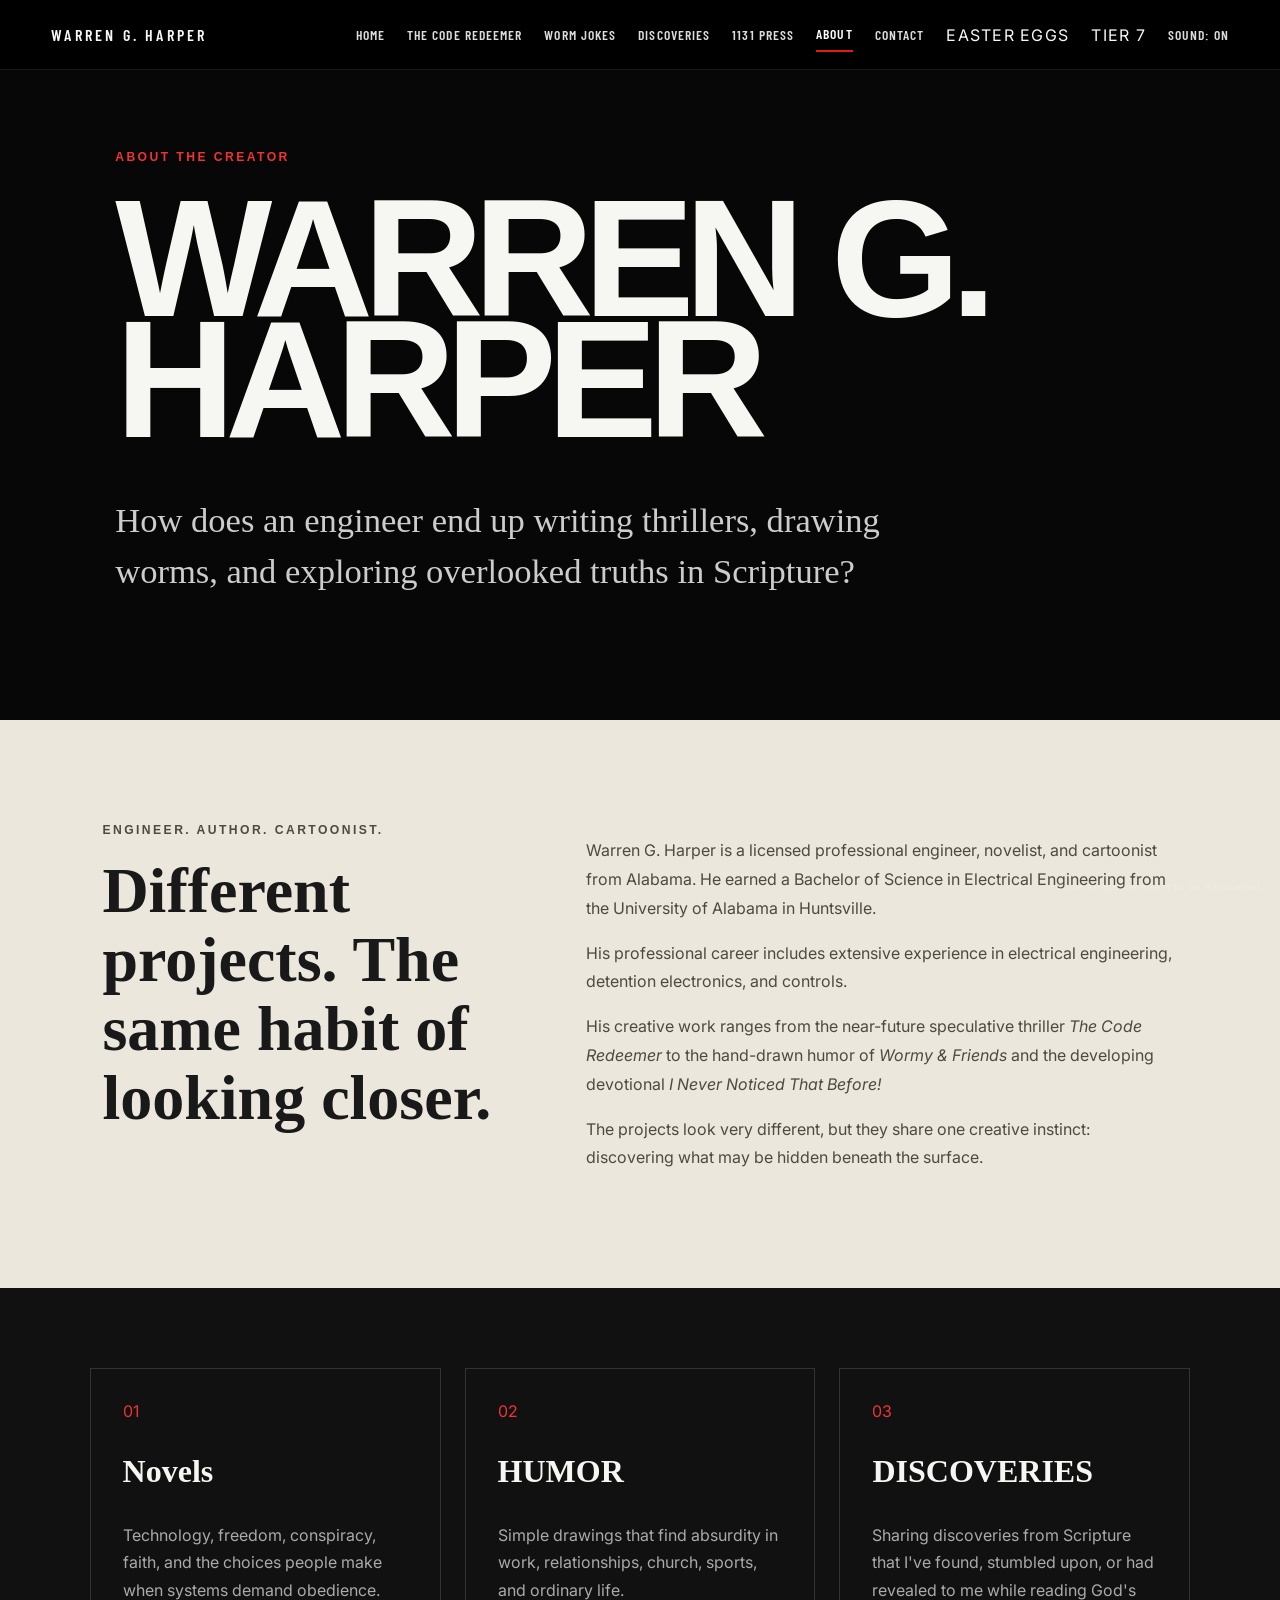
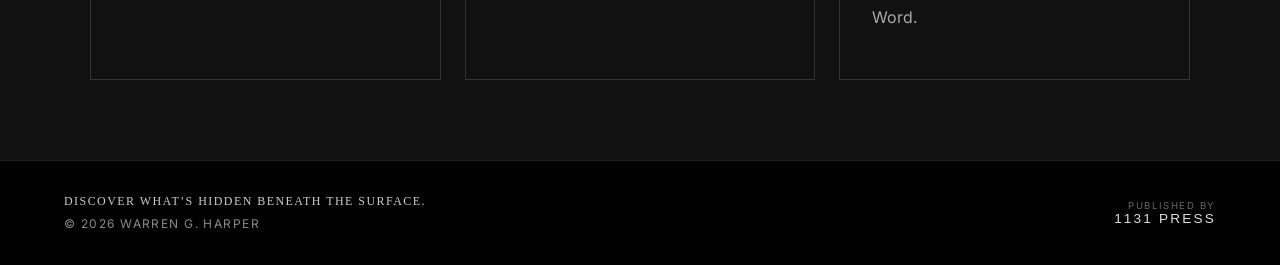
==== commit a40b86cb: "Add files via upload" ====
--- a/about.html
+++ b/about.html
@@ -26,7 +26,7 @@
 <p>His professional career includes extensive experience in electrical engineering, detention electronics, and controls.</p>
 <p>His creative work ranges from the near-future speculative thriller <em>The Code Redeemer</em> to the hand-drawn humor of <em>Wormy &amp; Friends</em> and the developing devotional <em>I Never Noticed That Before!</em></p>
 <p>The projects look very different, but they share one creative instinct: discovering what may be hidden beneath the surface.</p></div></section>
-<section class="about-three"><article><span>01</span><h3>NOVELS</h3><p>Technology, freedom, conspiracy, faith, and the choices people make when systems demand obedience.</p></article>
+<section class="about-three"><article><span>01</span><h3>Novels</h3><p>Technology, freedom, conspiracy, faith, and the choices people make when systems demand obedience.</p></article>
 <article><span>02</span><h3>HUMOR</h3><p>Simple drawings that find absurdity in work, relationships, church, sports, and ordinary life.</p></article>
 <article><span>03</span><h3>DISCOVERIES</h3><p>Sharing discoveries from Scripture that I've found, stumbled upon, or had revealed to me while reading God's Word.</p></article></section></main><footer class="global-footer">
   <div>
--- a/styles.css
+++ b/styles.css
@@ -828,3 +828,26 @@
     min-width:0!important;
   }
 }
+
+/* v1.3.2 Wormy interactions */
+.sun-egg{border:0!important;background:none!important;cursor:pointer!important;padding:0!important}
+.sun-egg:hover{transform:rotate(8deg) scale(1.04)!important}
+.worm-hole-row{display:flex;gap:80px;justify-content:center;align-items:center;flex-wrap:wrap}
+.wrong-hole{transform:scale(.94)} .wrong-hole:hover{transform:scale(1.03)!important}
+.worm-fun-message,.rotation-message{min-height:28px;margin-top:22px;text-align:center;font-family:"Courier New",monospace;font-weight:700;color:#164d78;opacity:0;transform:translateY(6px);transition:.25s ease}
+.worm-fun-message.show,.rotation-message.show{opacity:1;transform:none}.worm-fun-message.sunny{color:#d4741b}
+.finished-laughing{border:0;background:none;color:inherit;font:inherit;padding:0;cursor:pointer}.finished-laughing:hover{text-decoration:underline}
+.worm-card-interactive{cursor:pointer;transition:transform .28s ease,box-shadow .28s ease}
+.cartoon-grid.grid-shuffle .worm-card-interactive{animation:wormCardShuffle .32s ease}
+@keyframes wormCardShuffle{0%{transform:translateY(0)}45%{transform:translateY(-8px)}100%{transform:translateY(0)}}
+@media(max-width:650px){.worm-hole-row{gap:40px}}
+
+/* v1.3.4: force stable 2x2 Worm sample grid positions */
+.cartoon-grid{
+  display:grid;
+  grid-template-columns:repeat(2,minmax(0,1fr));
+}
+.cartoon-grid .worm-card-interactive:nth-child(1){grid-column:1;grid-row:1}
+.cartoon-grid .worm-card-interactive:nth-child(2){grid-column:2;grid-row:1}
+.cartoon-grid .worm-card-interactive:nth-child(3){grid-column:1;grid-row:2}
+.cartoon-grid .worm-card-interactive:nth-child(4){grid-column:2;grid-row:2}
